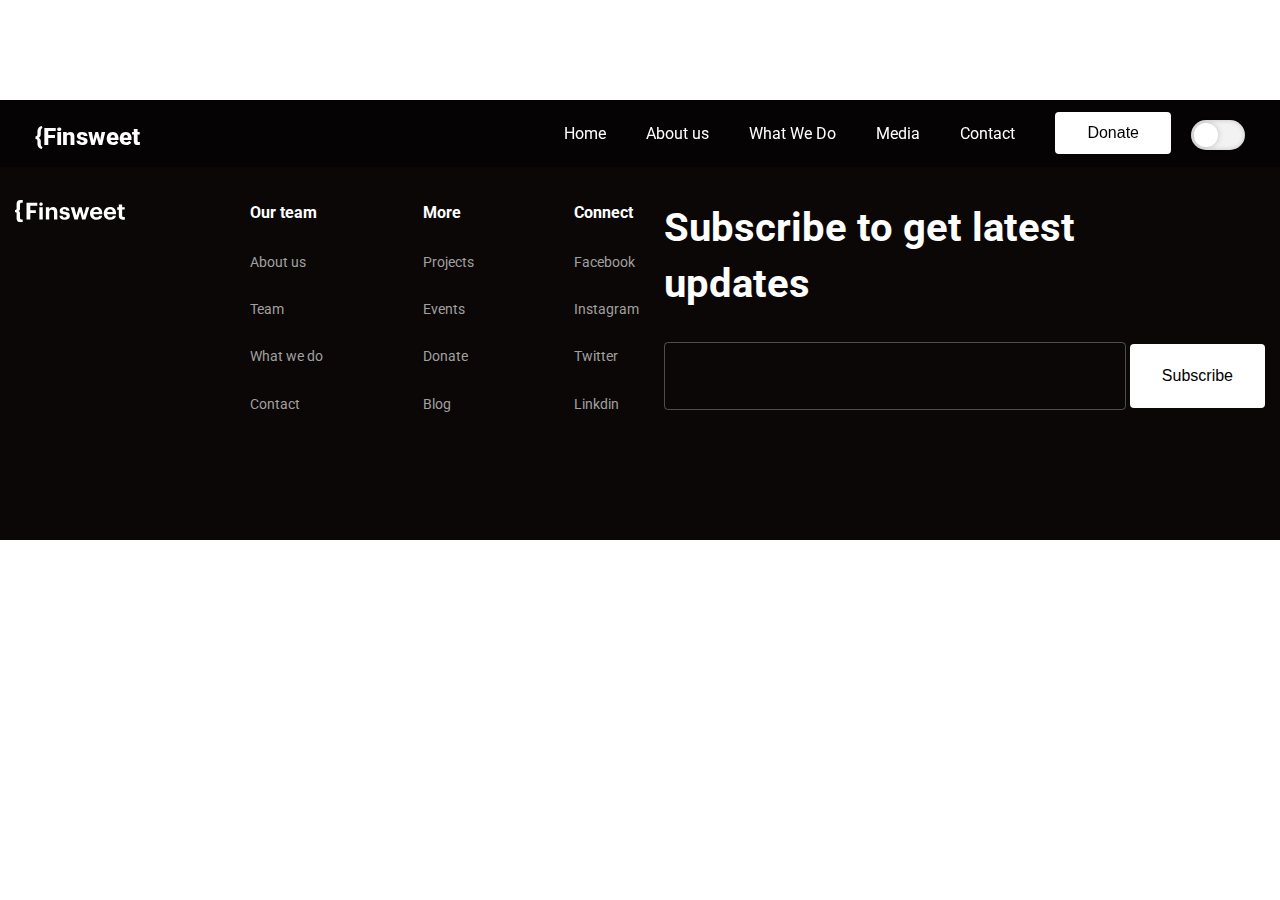
==== main/html/climate-change.html @ 73ea6571 "header and pages" ====
<!DOCTYPE html>
<html lang="en">
<head>
  <meta charset="UTF-8">
  <meta name="viewport" content="width=device-width, initial-scale=1.0">
  <link rel="stylesheet" href="/main/styles/reset.css">
  <link rel="stylesheet" href="/main/styles/day/style.css"  id="style-css">
  <link rel="preconnect" href="https://fonts.googleapis.com">
  <link rel="preconnect" href="https://fonts.gstatic.com" crossorigin>
  <link href="https://fonts.googleapis.com/css2?family=Concert+One&family=Inter:wght@100;200;300;400;500;600;700;800;900&family=Roboto:ital,wght@0,100;0,300;0,400;0,500;0,700;0,900;1,100;1,300;1,400;1,500;1,700;1,900&display=swap" rel="stylesheet">
  <title>{Finsweet</title>
</head>
<body>
<main>

  <!-- header -->

  <header class="header">
    <div class="container">
      <div class="header-container">
        <div class="header-logo">
          <h1 class="logotype">{Finsweet</h1>
        </div>
        <nav class="header-nav">
          <ul class="header-ul">
            <a href="/index.html"><li class="header-li">Home</li></a>
            <a href="./know-about-us.html"><li class="header-li">About us</li></a>
            <a href="./what-we-do.html"><li class="header-li">What We Do</li></a>
            <a href="./top-news.html"><li class="header-li">Media</li></a>
            <a href="./contact-us.html"><li class="header-li">Contact</li></a>
            <a href="./donate.html"><button class="header-li-donate">Donate</button></a>
            <div class="switch">
              <input type="checkbox" class="checkbox" id="btn-dark">
            </div>
          </ul>
        </nav>
      </div>
    </div>
  </header>



  <!-- footer -->

  <footer class="footer">
    <div class="container">
      <div class="footer-box">
        <div class="footer-logo">
          <h3><img src="/main/img/svg/logo-footer.svg" alt=""></h3>
        </div>
        <div class="footer-middle">

          <div class="footer-middle-1">
            <h3>Our team</h3>
            <ul class="footer-ul">
              <li>About us</li>
              <li>Team</li>
              <li>What we do</li>
              <li>Contact</li>
            </ul>
          </div>

          <div class="footer-middle-1">
            <h3>More</h3>
            <ul class="footer-ul">
              <li>Projects</li>
              <li>Events</li>
              <li>Donate</li>
              <li>Blog</li>
            </ul>
          </div>

          <div class="footer-middle-1">
            <h3>Connect</h3>
            <ul class="footer-ul">
              <li>Facebook</li>
              <li>Instagram</li>
              <li>Twitter</li>
              <li>Linkdin</li>
            </ul>
          </div>

        </div>
        <div class="footer-end">
          <h2>Subscribe to get latest updates</h2>
          <div class="input-btn-footer">
            <input type="email" name="Your email" class="footer-input">
            <button class="footer-btn">Subscribe</button>
          </div>
        </div>
      </div>
    </div>
  </footer>

</main>
<script src="/main/js/day-night-script.js"></script>
</body>
</html>
---- main/styles/day/style.css ----
@import url(./header.css);
@import url(./footer.css);
/* home */
@import url(./home/home-bg.css);
@import url(./home/home-block-1.css);
@import url(./home/home-block-2.css);
@import url(./home/home-block-3.css);
@import url(./home/home-block-4.css);
@import url(./home/home-block-5.css);
@import url(./home/home-block-6.css);
@import url(./home/home-block-7.css);
@import url(./modal.css);
/* home */
/* know */
@import url(./know-about-us/know-block-1.css);
@import url(./know-about-us/know-block-2.css);
@import url(./know-about-us/know-block-3.css);
@import url(./know-about-us/know-block-4.css);
@import url(./know-about-us/know-block-5.css);
@import url(./know-about-us/know-block-6.css);
/* know */
/* wwd */
@import url(./what-we-do/wwd-block-1.css);
@import url(./what-we-do/wwd-block-2.css);
@import url(./what-we-do/wwd-block-3.css);
/* wwd */
/* media (tn) */
@import url(./top-news/tn-block-1.css);
/* media (tn) */

.container {
  margin: 0 auto;
  max-width: 1300px;
  padding: 0 15px;
}
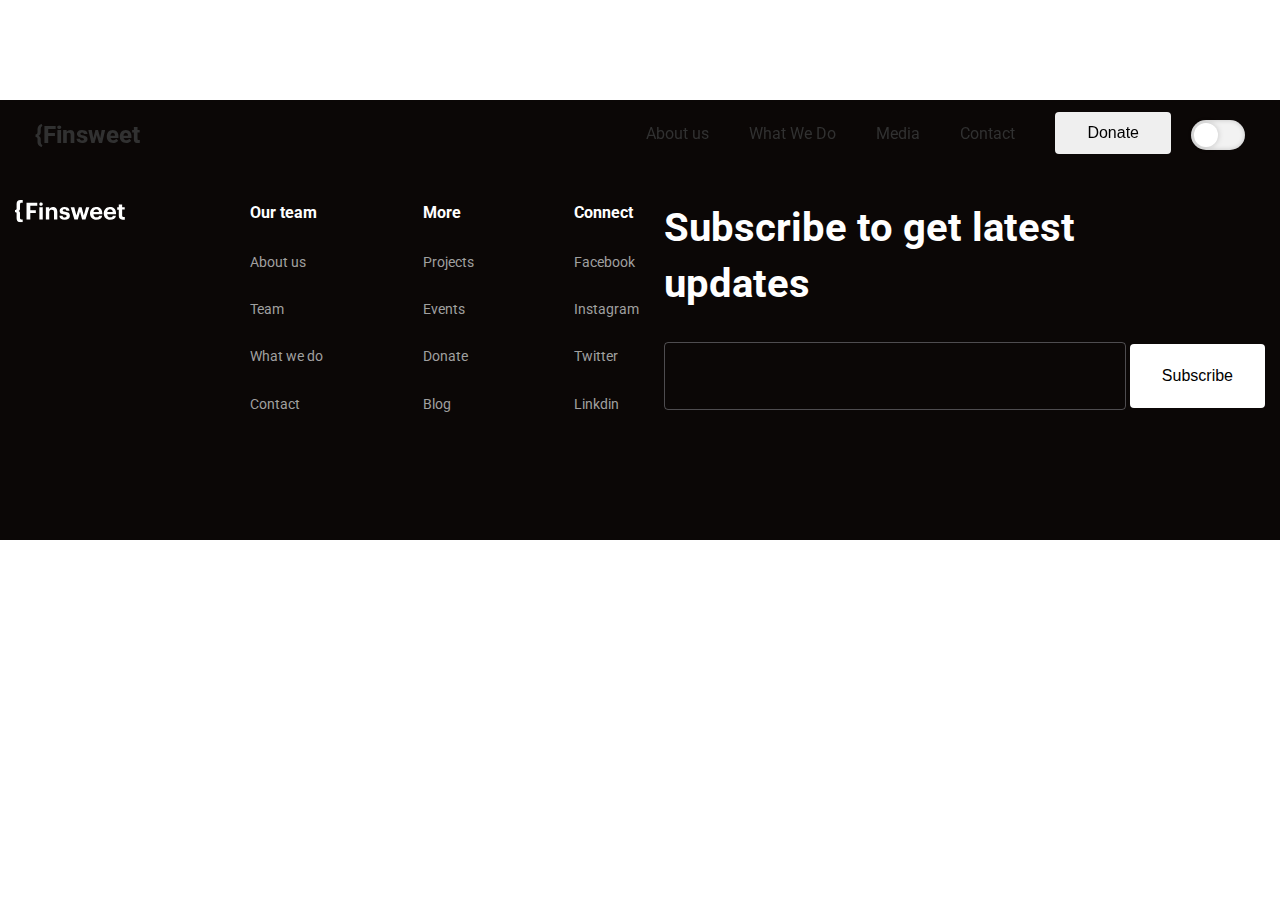
==== commit 1ba59b66: "fix header" ====
--- a/main/html/climate-change.html
+++ b/main/html/climate-change.html
@@ -19,16 +19,15 @@
     <div class="container">
       <div class="header-container">
         <div class="header-logo">
-          <h1 class="logotype">{Finsweet</h1>
+          <a href="/index.html" class="header-a"><h1 class="logotype">{Finsweet</h1></a>
         </div>
         <nav class="header-nav">
           <ul class="header-ul">
-            <a href="/index.html"><li class="header-li">Home</li></a>
-            <a href="./know-about-us.html"><li class="header-li">About us</li></a>
-            <a href="./what-we-do.html"><li class="header-li">What We Do</li></a>
-            <a href="./top-news.html"><li class="header-li">Media</li></a>
-            <a href="./contact-us.html"><li class="header-li">Contact</li></a>
-            <a href="./donate.html"><button class="header-li-donate">Donate</button></a>
+            <li class="header-li"><a href="know-about-us.html" class="header-a">About us</a></li>
+            <li class="header-li"><a href="what-we-do.html" class="header-a">What We Do</a></li>
+            <li class="header-li"><a href="top-news.html" class="header-a">Media</a></li>
+            <li class="header-li"><a href="contact-us.html" class="header-a">Contact</a></li>
+            <button class="header-li-donate"><a href="donate.html" class="header-a"></a>Donate</button>
             <div class="switch">
               <input type="checkbox" class="checkbox" id="btn-dark">
             </div>
@@ -93,6 +92,8 @@
   </footer>
 
 </main>
-<script src="/main/js/day-night-script.js"></script>
+<script async src="/main/js/day-night-script.js"></script>
+<script async src="/main/js/window-volunteer.js"></script>
+<script async src="/main/js/scroll.js"></script>
 </body>
 </html>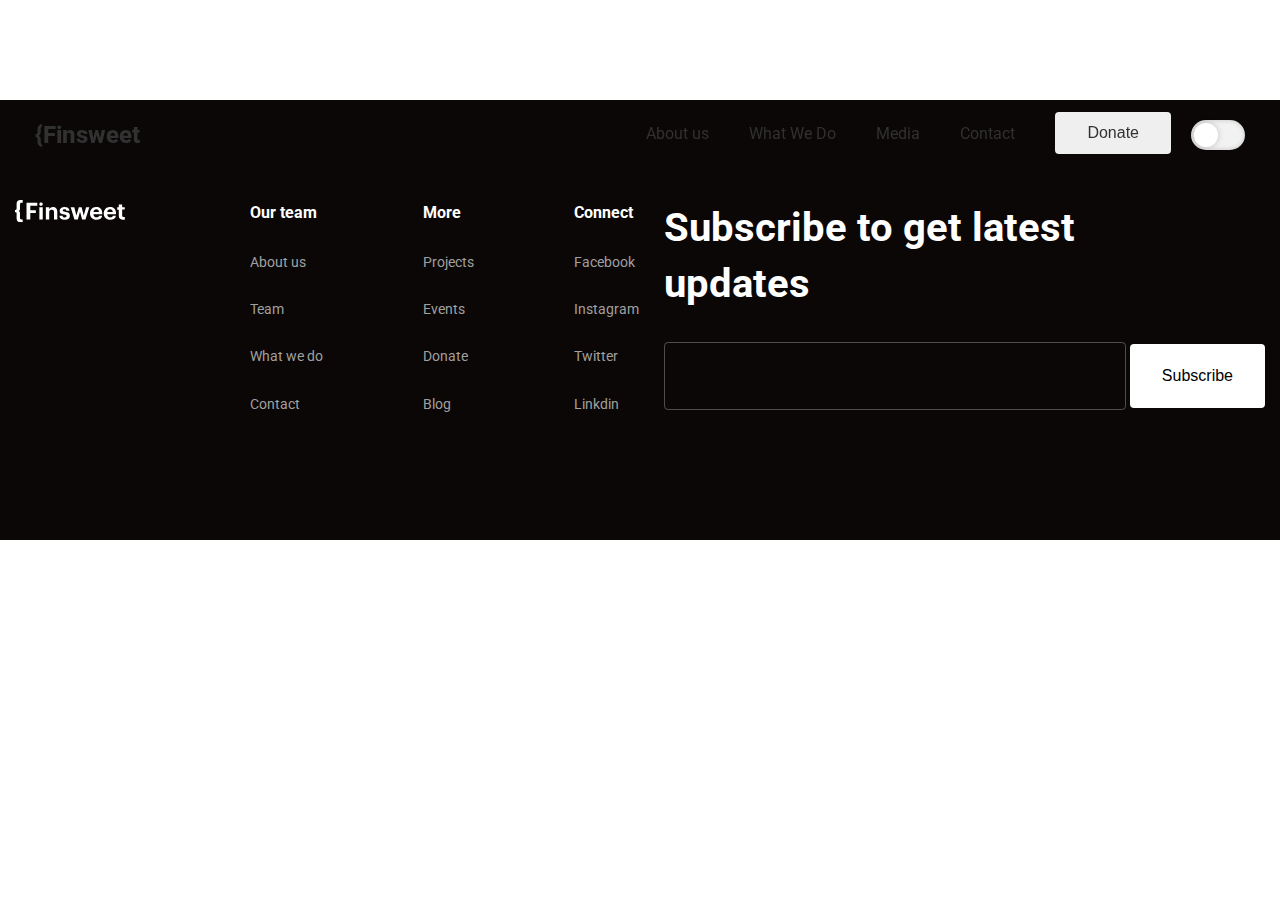
==== commit 50c87070: "page donate done" ====
--- a/main/html/climate-change.html
+++ b/main/html/climate-change.html
@@ -27,7 +27,7 @@
             <li class="header-li"><a href="what-we-do.html" class="header-a">What We Do</a></li>
             <li class="header-li"><a href="top-news.html" class="header-a">Media</a></li>
             <li class="header-li"><a href="contact-us.html" class="header-a">Contact</a></li>
-            <button class="header-li-donate"><a href="donate.html" class="header-a"></a>Donate</button>
+            <button class="header-li-donate"><a href="donate.html" class="header-a-home">Donate</a></button> 
             <div class="switch">
               <input type="checkbox" class="checkbox" id="btn-dark">
             </div>
--- a/main/styles/day/style.css
+++ b/main/styles/day/style.css
@@ -27,6 +27,16 @@
 /* media (tn) */
 @import url(./top-news/tn-block-1.css);
 /* media (tn) */
+/* contact us */
+@import url(./contact-us/con-us-block-1.css);
+@import url(./contact-us/con-us-block-2.css);
+@import url(./contact-us/con-us-block-3.css);
+/* contact us */
+/* donate */
+@import url(./donate/donate-block-1.css);
+@import url(./donate/donate-block-2.css);
+@import url(./donate/donate-block-3.css);
+/* donate */
 
 .container {
   margin: 0 auto;
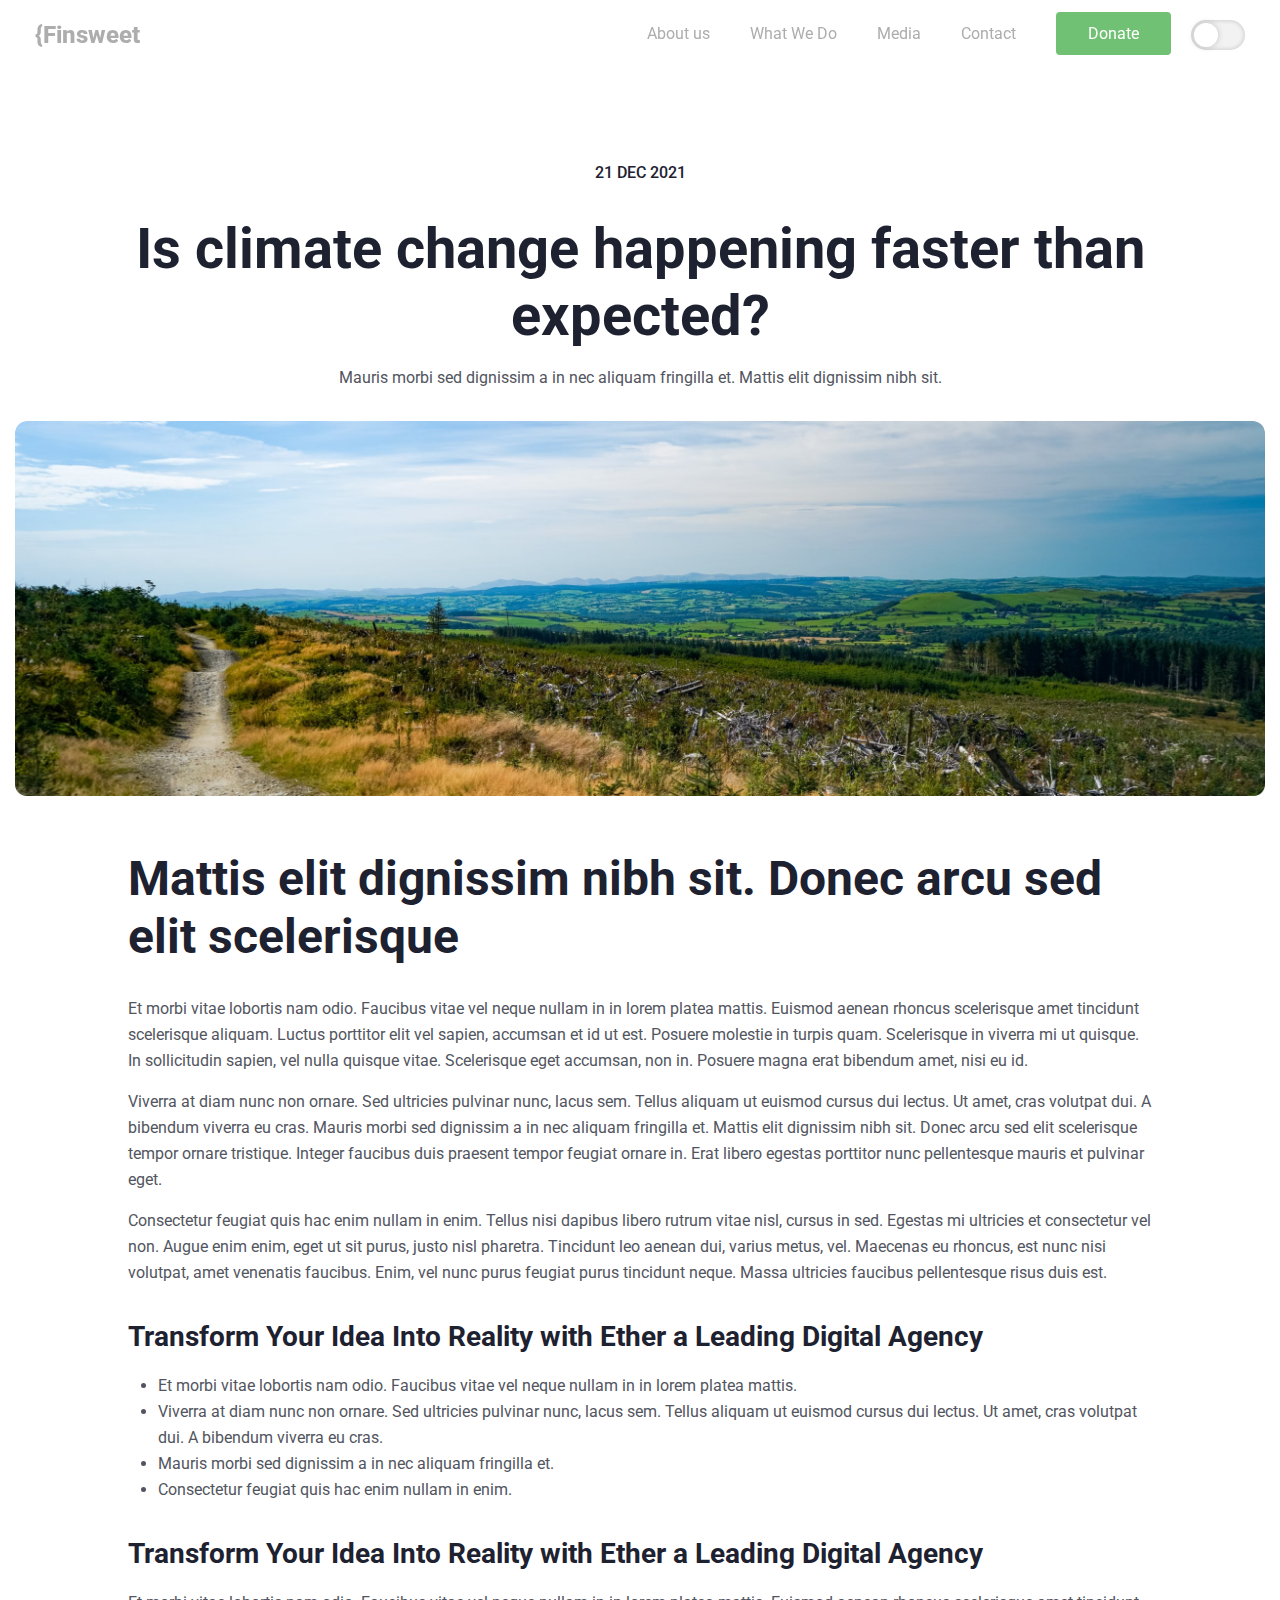
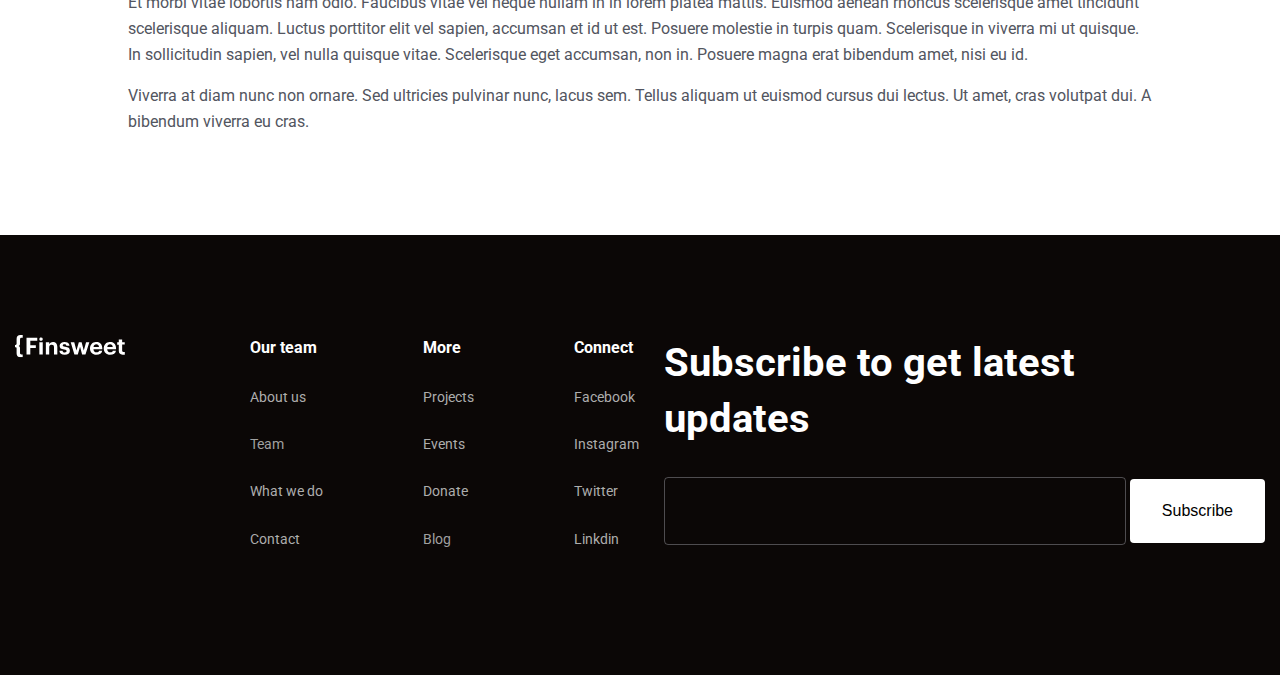
==== commit 8d7db2ee: "two pages" ====
--- a/main/html/climate-change.html
+++ b/main/html/climate-change.html
@@ -27,7 +27,7 @@
             <li class="header-li"><a href="what-we-do.html" class="header-a">What We Do</a></li>
             <li class="header-li"><a href="top-news.html" class="header-a">Media</a></li>
             <li class="header-li"><a href="contact-us.html" class="header-a">Contact</a></li>
-            <button class="header-li-donate"><a href="donate.html" class="header-a-home">Donate</a></button> 
+            <li><a href="donate.html" class="header-li-donate header-a">Donate</a></li>
             <div class="switch">
               <input type="checkbox" class="checkbox" id="btn-dark">
             </div>
@@ -37,7 +37,75 @@
     </div>
   </header>
 
+  <!-- block 1 -->
 
+  <section class="block-1-climate">
+    <div class="container">
+      <div class="block-1-climate-top">
+        <p class="block-1-climate-top-p">
+          21 DEC 2021
+        </p>
+        <h1 class="block-1-climate-top-h1">
+          Is climate change happening faster than expected?
+        </h1>
+        <p class="block-1-climate-top-p-bottom">
+          Mauris morbi sed dignissim a in nec aliquam fringilla et. Mattis elit dignissim nibh sit.
+        </p>
+        <img src="/main/img/png/climate.png" alt="" class="block-1-climate-img">
+        <div class="block-1-climate-bottom">
+          <h1 class="block-1-climate-bottom-h1">
+            Mattis elit dignissim nibh sit. Donec arcu sed elit scelerisque
+          </h1>
+          <p class="block-1-climate-bottom-p1">
+            Et morbi vitae lobortis nam odio. Faucibus vitae vel neque nullam in in lorem platea mattis. 
+            Euismod aenean rhoncus scelerisque amet tincidunt scelerisque aliquam. Luctus porttitor elit 
+            vel sapien, accumsan et id ut est. Posuere molestie in turpis quam. Scelerisque in viverra mi 
+            ut quisque. In sollicitudin sapien, vel nulla quisque vitae. Scelerisque eget accumsan, non in. 
+            Posuere magna erat bibendum amet, nisi eu id.
+          </p>
+          <p class="block-1-climate-bottom-p2">
+            Viverra at diam nunc non ornare. Sed ultricies pulvinar nunc, lacus sem. Tellus aliquam ut 
+            euismod cursus dui lectus. Ut amet, cras volutpat dui. A bibendum viverra eu cras.
+            Mauris morbi sed dignissim a in nec aliquam fringilla et. Mattis elit dignissim nibh sit. 
+            Donec arcu sed elit scelerisque tempor ornare tristique. Integer faucibus duis praesent tempor 
+            feugiat ornare in. Erat libero egestas porttitor nunc pellentesque mauris et pulvinar eget.
+          </p>
+          <p class="block-1-climate-bottom-p3">
+            Consectetur feugiat quis hac enim nullam in enim. Tellus nisi dapibus libero rutrum vitae nisl, 
+            cursus in sed. Egestas mi ultricies et consectetur vel non. Augue enim enim, eget ut sit purus, 
+            justo nisl pharetra. Tincidunt leo aenean dui, varius metus, vel. Maecenas eu rhoncus, est nunc 
+            nisi volutpat, amet venenatis faucibus. Enim, vel nunc purus feugiat purus tincidunt neque. Massa
+            ultricies faucibus pellentesque risus duis est.
+          </p>
+          <h3 class="block-1-climate-bottom-h3">
+            Transform Your Idea Into Reality with Ether a Leading Digital Agency
+          </h3>
+          <ul class="block-1-climate-bottom-ul">
+            <li>Et morbi vitae lobortis nam odio. Faucibus vitae vel neque nullam in in lorem platea mattis.</li>
+            <li>Viverra at diam nunc non ornare. Sed ultricies pulvinar nunc, 
+              lacus sem. Tellus aliquam ut euismod cursus dui lectus. Ut amet, cras volutpat dui. 
+              A bibendum viverra eu cras.</li>
+            <li>Mauris morbi sed dignissim a in nec aliquam fringilla et. </li>
+            <li>Consectetur feugiat quis hac enim nullam in enim.</li>
+          </ul>
+          <h3 class="block-1-climate-bottom-h3">
+            Transform Your Idea Into Reality with Ether a Leading Digital Agency
+          </h3>
+          <p class="block-1-climate-bottom-p4">
+            Et morbi vitae lobortis nam odio. Faucibus vitae vel neque nullam in in lorem platea mattis. Euismod 
+            aenean rhoncus scelerisque amet tincidunt scelerisque aliquam. Luctus porttitor elit vel sapien, 
+            accumsan et id ut est. Posuere molestie in turpis quam. Scelerisque in viverra mi ut quisque. 
+            In sollicitudin sapien, vel nulla quisque vitae. Scelerisque eget accumsan, non in. Posuere magna 
+            erat bibendum amet, nisi eu id.
+          </p>
+          <p class="block-1-climate-bottom-p5">
+            Viverra at diam nunc non ornare. Sed ultricies pulvinar nunc, lacus sem. Tellus aliquam ut euismod 
+            cursus dui lectus. Ut amet, cras volutpat dui. A bibendum viverra eu cras.
+          </p>
+        </div>
+      </div>
+    </div>
+  </section>
 
   <!-- footer -->
 
@@ -52,19 +120,19 @@
           <div class="footer-middle-1">
             <h3>Our team</h3>
             <ul class="footer-ul">
-              <li>About us</li>
+              <li><a href="know-about-us.html">About us</a></li>
               <li>Team</li>
-              <li>What we do</li>
-              <li>Contact</li>
+              <li><a href="what-we-do.html">What we do</a></li>
+              <li><a href="contact-us.html">Contact</a></li>
             </ul>
           </div>
 
           <div class="footer-middle-1">
             <h3>More</h3>
             <ul class="footer-ul">
-              <li>Projects</li>
-              <li>Events</li>
-              <li>Donate</li>
+              <li><a href="our-project.html">Projects</a></li>
+              <li><a href="say-no-plastic.html">Events</a></li>
+              <li><a href="donate.html">Donate</a></li>
               <li>Blog</li>
             </ul>
           </div>
@@ -72,10 +140,10 @@
           <div class="footer-middle-1">
             <h3>Connect</h3>
             <ul class="footer-ul">
-              <li>Facebook</li>
-              <li>Instagram</li>
-              <li>Twitter</li>
-              <li>Linkdin</li>
+              <li><a href="https://www.facebook.com/">Facebook</a></li>
+              <li><a href="https://www.instagram.com">Instagram</a></li>
+              <li><a href="https://twitter.com/">Twitter</a></li>
+              <li><a href="https://www.linkedin.com/in/dmitryprokop/">Linkdin</a></li>
             </ul>
           </div>
 
--- a/main/styles/day/style.css
+++ b/main/styles/day/style.css
@@ -37,6 +37,18 @@
 @import url(./donate/donate-block-2.css);
 @import url(./donate/donate-block-3.css);
 /* donate */
+/* project */
+@import url(./our-project/prj-block-1.css);
+@import url(./our-project/prj-block-2.css);
+/* project */
+/* climate */
+@import url(./climate/climate-block-1.css);
+/* climate */
+/* plastic */
+@import url(./plastic/plastic-block-1.css);
+@import url(./plastic/plastic-block-2.css);
+@import url(./plastic/plastic-block-3.css);
+/* plastic */
 
 .container {
   margin: 0 auto;
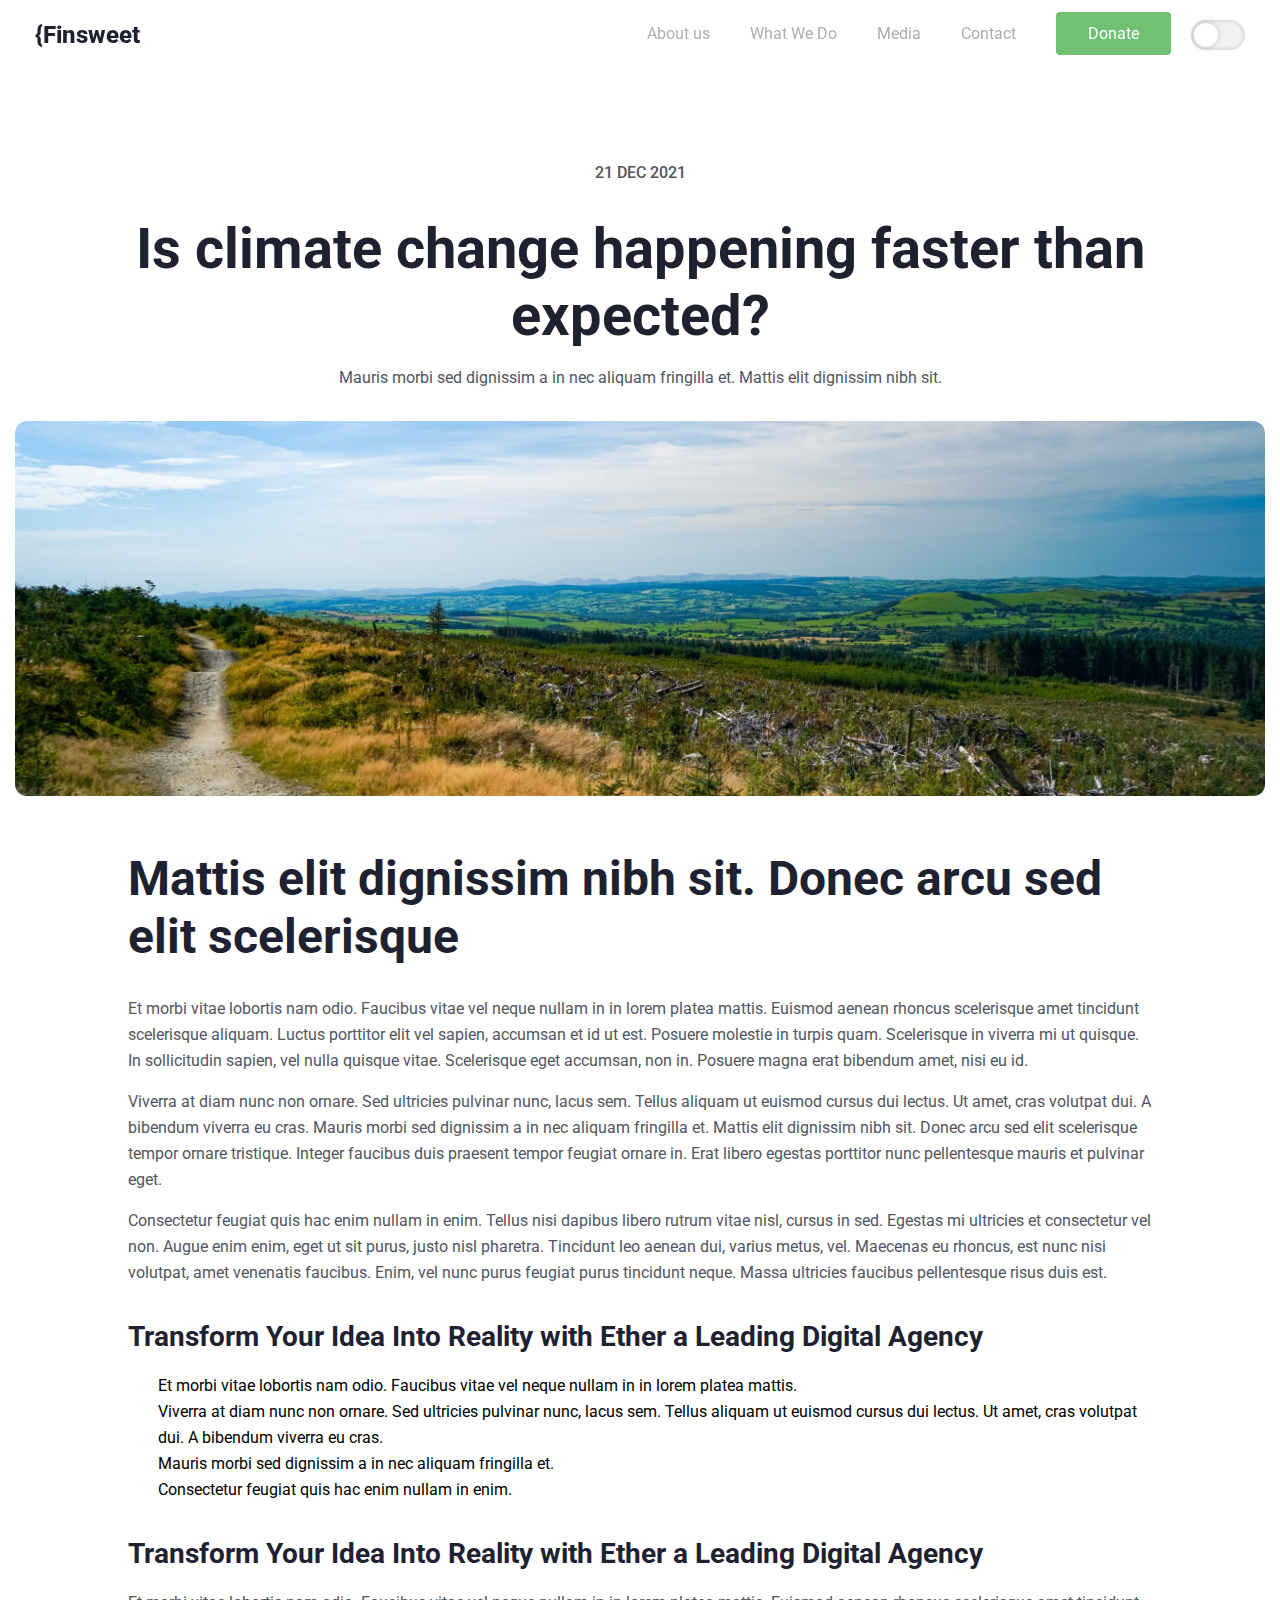
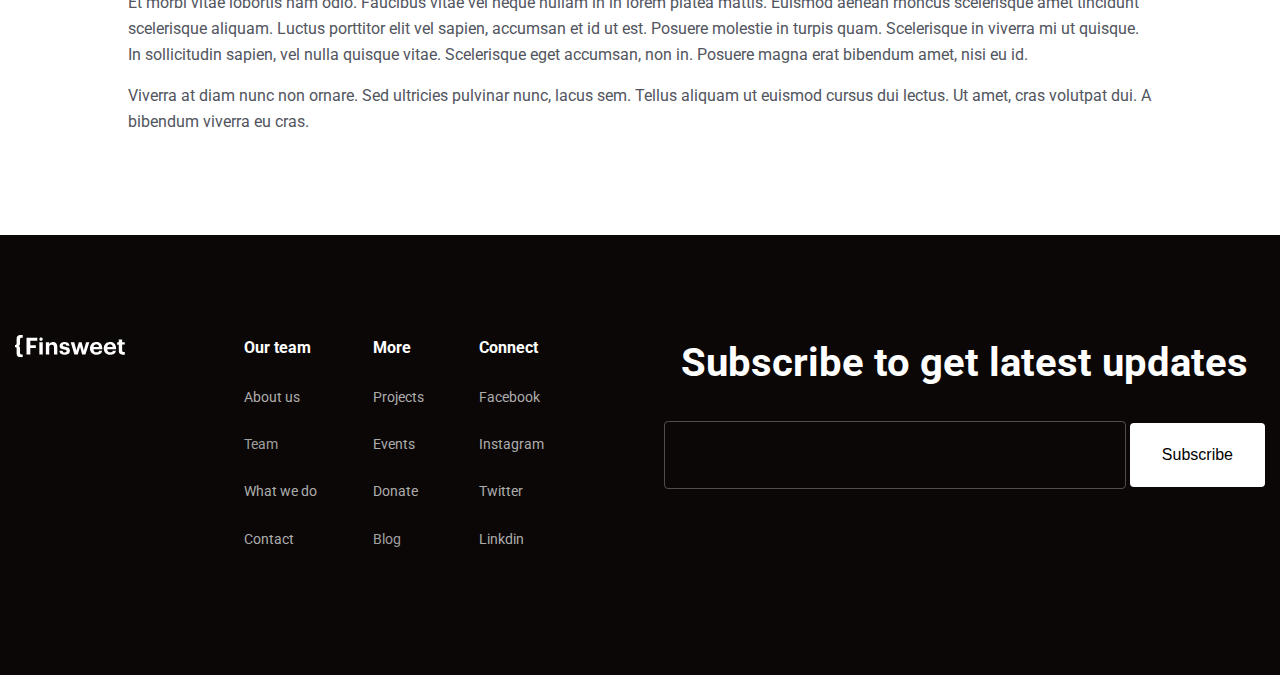
==== commit 94aaedb8: "fix night theme" ====
--- a/main/html/climate-change.html
+++ b/main/html/climate-change.html
@@ -4,7 +4,8 @@
   <meta charset="UTF-8">
   <meta name="viewport" content="width=device-width, initial-scale=1.0">
   <link rel="stylesheet" href="/main/styles/reset.css">
-  <link rel="stylesheet" href="/main/styles/day/style.css"  id="style-css">
+  <link rel="stylesheet" href="/main/styles/day/style.css">
+  <link rel="stylesheet" href="/main/styles/day.css" id="style-css">
   <link rel="preconnect" href="https://fonts.googleapis.com">
   <link rel="preconnect" href="https://fonts.gstatic.com" crossorigin>
   <link href="https://fonts.googleapis.com/css2?family=Concert+One&family=Inter:wght@100;200;300;400;500;600;700;800;900&family=Roboto:ital,wght@0,100;0,300;0,400;0,500;0,700;0,900;1,100;1,300;1,400;1,500;1,700;1,900&display=swap" rel="stylesheet">
@@ -21,6 +22,7 @@
         <div class="header-logo">
           <a href="/index.html" class="header-a"><h1 class="logotype">{Finsweet</h1></a>
         </div>
+        <div class="header-end">
         <nav class="header-nav">
           <ul class="header-ul">
             <li class="header-li"><a href="know-about-us.html" class="header-a">About us</a></li>
@@ -28,11 +30,42 @@
             <li class="header-li"><a href="top-news.html" class="header-a">Media</a></li>
             <li class="header-li"><a href="contact-us.html" class="header-a">Contact</a></li>
             <li><a href="donate.html" class="header-li-donate header-a">Donate</a></li>
-            <div class="switch">
-              <input type="checkbox" class="checkbox" id="btn-dark">
-            </div>
           </ul>
         </nav>
+
+
+          <div class="burgerito">
+              
+            <div class="burger-header">
+
+              <span class="burger-item-close">
+                <div class="burger-item-line1"></div>
+                <div class="burger-item-line2"></div>
+                <div class="burger-item-line3"></div>
+              </span>
+
+              <span class="burger-item">
+                <div class="burger-item-line1"></div>
+                <div class="burger-item-line2"></div>
+                <div class="burger-item-line3"></div>
+              </span>
+
+            </div>
+            <div class="burger-list">
+              <ul class="header-ul-burger">
+                <li class="header-li-burger"><a href="./main/html/know-about-us.html" class="header-li-burger">About us</a></li>
+                <li class="header-li-burger"><a href="./main/html/what-we-do.html" class="header-li-burger">What We Do</a></li>
+                <li class="header-li-burger"><a href="./main/html/top-news.html" class="header-li-burger">Media</a></li>
+                <li class="header-li-burger"><a href="./main/html/contact-us.html" class="header-li-burger">Contact</a></li>
+                <li><a href="./main/html/donate.html" class="header-li-burger header-li-donate-burger">Donate</a></li>
+              </ul>
+            </div>
+          </div>
+        
+          <div class="switch" id="btn-dark">
+            <input type="checkbox" class="checkbox" >
+          </div>
+        </div>
       </div>
     </div>
   </header>
@@ -163,5 +196,6 @@
 <script async src="/main/js/day-night-script.js"></script>
 <script async src="/main/js/window-volunteer.js"></script>
 <script async src="/main/js/scroll.js"></script>
+<script async src="/main/js/burger.js"></script>
 </body>
 </html>--- a/main/styles/day/style.css
+++ b/main/styles/day/style.css
@@ -50,8 +50,24 @@
 @import url(./plastic/plastic-block-3.css);
 /* plastic */
 
+/* adaptive */
+/* home */
+@import url(./home/adaptive/adaptive-home-bg.css);
+@import url(./home/adaptive/adaptive-home-block-1.css);
+@import url(./home/adaptive/adaptive-home-block-2.css);
+@import url(./home/adaptive/adaptive-home-block-3.css);
+@import url(./home/adaptive/adaptive-home-block-4.css);
+@import url(./home/adaptive/adaptive-home-block-5.css);
+@import url(./home/adaptive/adaptive-home-block-6.css);
+@import url(./home/adaptive/adaptive-home-block-7.css);
+@import url(./adaptive/adaptive-modal.css);
+@import url(./home/adaptive/adaptive-footer.css);
+@import url(./home/adaptive/adaptive-home-header.css);
+/* home */
+
 .container {
   margin: 0 auto;
   max-width: 1300px;
   padding: 0 15px;
-}+}
+
--- a/main/styles/day.css
+++ b/main/styles/day.css
@@ -0,0 +1,12 @@
+h1, h2, h3, h4, h5, h6{
+	color: #1D2130;
+}
+
+p {
+  color: #525560;
+}
+
+/* .burger-item-line1, .burger-item-line2, .burger-item-line3 {
+  background: #000000;
+} */
+
